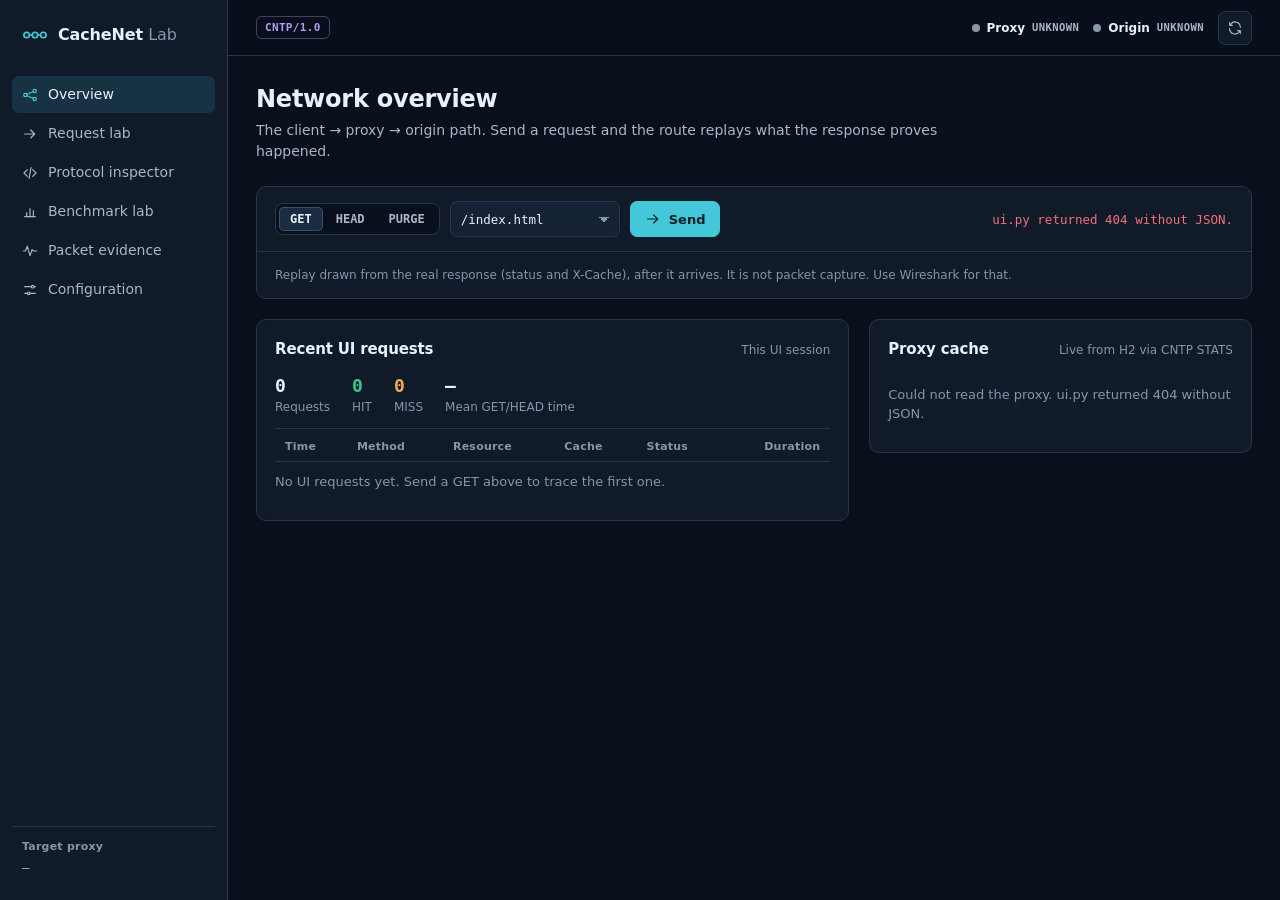
==== static/index.html @ 75eaa5b5 "Rebuild the browser UI as CacheNet Lab ui.py keeps its role as the HTTP-to-CNTP adapter on the clien" ====
<!DOCTYPE html>
<html lang="en">
<head>
<meta charset="utf-8">
<meta name="viewport" content="width=device-width, initial-scale=1">
<title>CacheNet Lab</title>
<link rel="icon" href="/static/favicon.svg" type="image/svg+xml">
<link rel="stylesheet" href="/static/app.css">
</head>
<body>
<svg class="sprite" aria-hidden="true">
  <symbol id="i-overview" viewBox="0 0 24 24"><circle cx="5" cy="12" r="2.5"/><circle cx="19" cy="6" r="2.5"/><circle cx="19" cy="18" r="2.5"/><path d="M7.4 11 16.6 7M7.4 13l9.2 4"/></symbol>
  <symbol id="i-send" viewBox="0 0 24 24"><path d="M4 12h14M13 6l6 6-6 6"/></symbol>
  <symbol id="i-code" viewBox="0 0 24 24"><path d="M8 7l-5 5 5 5M16 7l5 5-5 5M13.5 4l-3 16"/></symbol>
  <symbol id="i-gauge" viewBox="0 0 24 24"><path d="M4 19h16M7 19v-6M12 19V7M17 19v-9"/></symbol>
  <symbol id="i-wave" viewBox="0 0 24 24"><path d="M2 12h3l3-7 4 14 3-9 2 2h5"/></symbol>
  <symbol id="i-sliders" viewBox="0 0 24 24"><path d="M4 7h10M18 7h2M4 17h4M12 17h8"/><circle cx="16" cy="7" r="2"/><circle cx="10" cy="17" r="2"/></symbol>
  <symbol id="i-refresh" viewBox="0 0 24 24"><path d="M20 11a8 8 0 0 0-14.3-4.9L4 8M4 4v4h4M4 13a8 8 0 0 0 14.3 4.9L20 16M20 20v-4h-4"/></symbol>
  <symbol id="i-menu" viewBox="0 0 24 24"><path d="M4 7h16M4 12h16M4 17h16"/></symbol>
  <symbol id="i-copy" viewBox="0 0 24 24"><rect x="8" y="8" width="12" height="12" rx="2"/><path d="M16 8V6a2 2 0 0 0-2-2H6a2 2 0 0 0-2 2v8a2 2 0 0 0 2 2h2"/></symbol>
  <symbol id="i-play" viewBox="0 0 24 24"><path d="M7 5v14l11-7z"/></symbol>
  <symbol id="i-check" viewBox="0 0 24 24"><path d="M5 12.5l4.5 4.5L19 7.5"/></symbol>
  <symbol id="i-x" viewBox="0 0 24 24"><path d="M6 6l12 12M18 6 6 18"/></symbol>
</svg>

<div class="shell">
  <aside class="rail" id="rail">
    <a class="wordmark" href="#overview" aria-label="CacheNet Lab, overview">
      <svg viewBox="0 0 28 28" aria-hidden="true" class="wordmark-mark"><circle cx="5" cy="14" r="3"/><circle cx="14" cy="14" r="3"/><circle cx="23" cy="14" r="3"/><path d="M8 14h3M17 14h3"/></svg>
      <span>CacheNet <em>Lab</em></span>
    </a>
    <nav aria-label="Sections">
      <a href="#overview" data-nav="overview"><svg class="ico"><use href="#i-overview"/></svg>Overview</a>
      <a href="#request" data-nav="request"><svg class="ico"><use href="#i-send"/></svg>Request lab</a>
      <a href="#inspector" data-nav="inspector"><svg class="ico"><use href="#i-code"/></svg>Protocol inspector</a>
      <a href="#bench" data-nav="bench"><svg class="ico"><use href="#i-gauge"/></svg>Benchmark lab</a>
      <a href="#evidence" data-nav="evidence"><svg class="ico"><use href="#i-wave"/></svg>Packet evidence</a>
      <a href="#config" data-nav="config"><svg class="ico"><use href="#i-sliders"/></svg>Configuration</a>
    </nav>
    <div class="rail-foot">
      <span class="label">Target proxy</span>
      <code id="rail-target">—</code>
    </div>
  </aside>

  <div class="workspace">
    <header class="topbar">
      <button class="icon-btn menu-btn" id="menu-btn" aria-label="Open navigation" aria-expanded="false"><svg class="ico"><use href="#i-menu"/></svg></button>
      <div class="chips">
        <span class="chip chip-proto">CNTP/1.0</span>
        <span class="chip" id="setup-chip" hidden></span>
      </div>
      <div class="reach" aria-live="polite">
        <span class="reach-item" id="reach-proxy" data-state="checking"><i></i><b>Proxy</b><span>Checking</span></span>
        <span class="reach-item" id="reach-origin" data-state="checking"><i></i><b>Origin</b><span>Checking</span></span>
        <button class="icon-btn" id="refresh-btn" aria-label="Check reachability now" title="Check reachability now"><svg class="ico"><use href="#i-refresh"/></svg></button>
      </div>
    </header>

    <main id="main">
      <!-- OVERVIEW -->
      <section class="page" data-page="overview" aria-labelledby="h-overview">
        <div class="page-head">
          <h1 id="h-overview">Network overview</h1>
          <p>The client → proxy → origin path. Send a request and the route replays what the response proves happened.</p>
        </div>

        <div class="panel topo-panel">
          <div class="topo-bar">
            <form class="composer" id="quick-form" autocomplete="off">
              <div class="seg" role="radiogroup" aria-label="Method">
                <label><input type="radio" name="qm" value="GET" checked><span>GET</span></label>
                <label><input type="radio" name="qm" value="HEAD"><span>HEAD</span></label>
                <label><input type="radio" name="qm" value="PURGE"><span>PURGE</span></label>
              </div>
              <label class="sr" for="quick-path">Resource</label>
              <select id="quick-path" class="field mono">
                <option>/index.html</option><option>/</option><option>/about.html</option><option>/notes.txt</option>
                <option>/logo.png</option><option>/large.txt</option><option>/missing.html</option><option value="*">* (purge all)</option>
              </select>
              <button class="btn btn-primary" type="submit" id="quick-send"><svg class="ico"><use href="#i-send"/></svg>Send</button>
            </form>
            <p class="last-op" id="last-op" aria-live="polite">No request yet</p>
          </div>
          <div class="topo" id="topology" role="img" aria-label="Topology: client host H3, caching proxy H2 with its cache, origin server H1"></div>
          <p class="topo-note">Replay drawn from the real response (status and X-Cache), after it arrives. It is not packet capture. Use Wireshark for that.</p>
        </div>

        <div class="overview-grid">
          <div class="panel">
            <div class="panel-head">
              <h2>Recent UI requests</h2>
              <span class="muted small">This UI session</span>
            </div>
            <div class="session-stats" id="session-stats"></div>
            <div class="table-wrap">
              <table class="data" id="activity">
                <thead><tr><th>Time</th><th>Method</th><th>Resource</th><th>Cache</th><th>Status</th><th class="num">Duration</th></tr></thead>
                <tbody></tbody>
              </table>
            </div>
            <p class="empty" id="activity-empty">No UI requests yet. Send a GET above to trace the first one.</p>
          </div>

          <div class="panel">
            <div class="panel-head">
              <h2>Proxy cache</h2>
              <span class="muted small" id="stats-src">Live from H2 via CNTP STATS</span>
            </div>
            <div id="stats-body"><p class="empty">Reading proxy counters…</p></div>
          </div>
        </div>
      </section>

      <!-- REQUEST LAB -->
      <section class="page" data-page="request" aria-labelledby="h-request" hidden>
        <div class="page-head">
          <h1 id="h-request">Request lab</h1>
          <p>Compose one CNTP/1.0 request, send it to the proxy, and read exactly what came back.</p>
        </div>
        <div class="lab-grid">
          <form class="panel lab-form" id="lab-form" autocomplete="off" novalidate>
            <fieldset>
              <legend>Method</legend>
              <div class="seg seg-wide" role="radiogroup" aria-label="Method">
                <label><input type="radio" name="lm" value="GET" checked><span>GET</span></label>
                <label><input type="radio" name="lm" value="HEAD"><span>HEAD</span></label>
                <label><input type="radio" name="lm" value="PURGE"><span>PURGE</span></label>
              </div>
            </fieldset>
            <div class="field-group">
              <label for="lab-path">Resource</label>
              <input id="lab-path" class="field mono" value="/index.html" spellcheck="false" aria-describedby="lab-path-err">
              <p class="field-error" id="lab-path-err" role="alert"></p>
              <div class="chips-row" id="path-chips"></div>
            </div>
            <fieldset>
              <legend>Connection</legend>
              <div class="seg seg-wide" role="radiogroup" aria-label="Connection mode">
                <label><input type="radio" name="cm" value="close" checked><span>Close after response</span></label>
                <label><input type="radio" name="cm" value="keep-alive"><span>Keep-alive</span></label>
              </div>
              <p class="hint" id="mode-hint"></p>
            </fieldset>
            <button class="btn btn-primary btn-block" type="submit" id="lab-send"><svg class="ico"><use href="#i-send"/></svg>Send request</button>
            <p class="target-line mono" id="lab-target"></p>
          </form>

          <div class="panel lab-result" id="lab-result">
            <div class="empty-hero" id="lab-empty">
              <p>No response yet.</p>
              <p class="muted">Send a request to see its status line, cache result, timing and body here.</p>
            </div>
            <div id="lab-out" hidden>
              <div class="status-line">
                <span class="status-code" id="r-code"></span>
                <span class="mono" id="r-line"></span>
                <span class="badge" id="r-cache"></span>
              </div>
              <dl class="facts" id="r-facts"></dl>
              <div class="tabs" role="tablist" aria-label="Response views">
                <button role="tab" aria-selected="true" data-tab="body">Body</button>
                <button role="tab" aria-selected="false" data-tab="headers">Headers</button>
              </div>
              <div class="tab-panel" data-panel="body" id="r-body"></div>
              <div class="tab-panel" data-panel="headers" id="r-headers" hidden></div>
            </div>
          </div>
        </div>
      </section>

      <!-- INSPECTOR -->
      <section class="page" data-page="inspector" aria-labelledby="h-inspector" hidden>
        <div class="page-head">
          <h1 id="h-inspector">CNTP/1.0 inspector</h1>
          <p>Text messages over TCP. Headers end at CRLF CRLF; <code>Content-Length</code> frames the optional body. These are the exact bytes this UI sent and received. Ethernet, IP and TCP headers live in Wireshark, not here.</p>
        </div>
        <div class="inspector-pick">
          <label for="insp-select">Message pair</label>
          <select id="insp-select" class="field mono"></select>
          <div class="seg" role="radiogroup" aria-label="View">
            <label><input type="radio" name="iv" value="raw" checked><span>Raw message</span></label>
            <label><input type="radio" name="iv" value="parsed"><span>Parsed fields</span></label>
          </div>
        </div>
        <p class="empty" id="insp-empty">Nothing to inspect yet. Every request sent from Overview or Request lab appears here.</p>
        <div class="insp-grid" id="insp-grid" hidden>
          <div class="panel insp-pane">
            <div class="panel-head"><h2>Request <span class="dir">H3 → H2</span></h2><span class="muted small mono" id="insp-req-bytes"></span></div>
            <div id="insp-req"></div>
          </div>
          <div class="panel insp-pane">
            <div class="panel-head"><h2>Response <span class="dir">H2 → H3</span></h2><span class="muted small mono" id="insp-res-bytes"></span></div>
            <div id="insp-res"></div>
          </div>
        </div>
      </section>

      <!-- BENCHMARKS -->
      <section class="page" data-page="bench" aria-labelledby="h-bench" hidden>
        <div class="page-head">
          <h1 id="h-bench">Benchmark lab</h1>
          <p>Measured results only, read from the CSV files under <code>results/</code>. Two runners with different methods, kept apart.</p>
        </div>

        <div class="panel">
          <div class="panel-head">
            <h2>Formal R6 suite <span class="muted mono small">bench.py</span></h2>
          </div>
          <p class="muted small method">Each test repeated N times. TCP connect, HEAD round trip, small object MISS/HIT, /large.txt throughput MISS/HIT, and a 4-object page fetch with keep-alive vs close, warm vs cold cache. Timers include the TCP handshake wherever a test opens a connection.</p>
          <form class="bench-run" id="formal-form" autocomplete="off">
            <div class="field-group">
              <label for="f-label">Condition label</label>
              <input id="f-label" class="field mono" value="wifi" maxlength="24" spellcheck="false">
            </div>
            <div class="field-group narrow">
              <label for="f-runs">Runs per test</label>
              <input id="f-runs" class="field mono" type="number" min="1" max="50" value="10">
            </div>
            <button class="btn btn-primary" type="submit" id="f-start"><svg class="ico"><use href="#i-play"/></svg>Run benchmark</button>
            <p class="field-error" id="f-err" role="alert"></p>
          </form>
          <pre class="log" id="f-log" hidden aria-live="polite"></pre>
        </div>

        <div class="panel">
          <div class="panel-head">
            <h2>Results</h2>
            <span class="muted small">Pick one or more datasets to compare</span>
          </div>
          <div class="datasets" id="datasets"></div>
          <div class="charts" id="charts"></div>
          <div class="table-wrap"><table class="data" id="bench-table"></table></div>
        </div>

        <div class="panel">
          <div class="panel-head">
            <h2>Quick connection-mode comparison <span class="muted mono small">client.py</span></h2>
          </div>
          <p class="muted small method">One warm-up GET of /index.html, then 10 timed GETs: one connection for all (keep-alive) or a new connection each time (close). All 10 are cache HITs, so this compares connection modes only. Appends to <code>results/performance_results.csv</code>.</p>
          <div class="row-actions">
            <button class="btn" id="q-close">Run with close after response</button>
            <button class="btn" id="q-keep">Run with keep-alive</button>
          </div>
          <div class="quick-grid" id="quick-out"></div>
        </div>
      </section>

      <!-- EVIDENCE -->
      <section class="page" data-page="evidence" aria-labelledby="h-evidence" hidden>
        <div class="page-head">
          <h1 id="h-evidence">Packet evidence</h1>
          <p>Wireshark captures what is on the wire. This page keeps the capture procedure, the filters and your notes next to the requests that produced them. It does not read capture files.</p>
        </div>
        <div class="evidence-grid">
          <div class="panel">
            <div class="panel-head"><h2>Capture checklist</h2><span class="muted small">Saved in this browser</span></div>
            <ul class="checklist" id="checklist"></ul>
          </div>
          <div class="panel">
            <div class="panel-head"><h2>Display filters</h2></div>
            <ul class="filters" id="filters"></ul>
            <h3>Demonstration sequence</h3>
            <ol class="steps" id="scenario"></ol>
          </div>
          <div class="panel span-2">
            <div class="panel-head"><h2>Evidence notes</h2><span class="muted small" id="notes-saved">Saved in this browser</span></div>
            <label class="sr" for="notes">Evidence notes</label>
            <textarea id="notes" class="field mono notes" spellcheck="false" placeholder="Capture file, packet numbers and what they show, e.g.&#10;r5_encapsulation.pcapng  #14 GET /index.html H3→H2 :9090  (annotated for R5)"></textarea>
          </div>
          <div class="panel span-2">
            <div class="panel-head"><h2>Glossary</h2></div>
            <dl class="glossary" id="glossary"></dl>
          </div>
        </div>
      </section>

      <!-- CONFIG -->
      <section class="page" data-page="config" aria-labelledby="h-config" hidden>
        <div class="page-head">
          <h1 id="h-config">Configuration</h1>
          <p>What this UI is pointed at, and how to start every host. Values are read-only here. Change them with the command-line options.</p>
        </div>
        <div class="panel">
          <div class="table-wrap"><table class="data kv" id="cfg-table"></table></div>
          <p class="hint">The proxy's real upstream is set on H2 with <code>--origin-host</code>. This UI's origin setting only drives the reachability check in the top bar.</p>
        </div>
        <div class="panel">
          <div class="panel-head"><h2>Run commands</h2></div>
          <div id="runbook"></div>
        </div>
      </section>
    </main>
  </div>
</div>
<div class="tooltip" id="tooltip" role="status" hidden></div>
<dialog class="confirm" id="confirm-dialog" aria-labelledby="confirm-title">
  <form method="dialog">
    <h2 id="confirm-title">Clear the whole proxy cache?</h2>
    <p>PURGE * removes every cached object on the proxy (H2). The next request for each object becomes a MISS and goes to the origin.</p>
    <div class="row-actions end">
      <button class="btn" value="cancel">Keep cache</button>
      <button class="btn btn-danger" value="ok">Clear cache</button>
    </div>
  </form>
</dialog>
<script src="/static/app.js"></script>
</body>
</html>
---- static/app.css ----
/* CacheNet Lab — Signal console */
:root {
  color-scheme: dark;
  --canvas: #0a101b;
  --surface-1: #101a29;
  --surface-2: #152235;
  --surface-3: #1b2b41;
  --border: #26364b;
  --border-strong: #38506b;
  --text-primary: #e8f0fa;
  --text-secondary: #a8b7ca;
  --text-muted: #8496ad;
  --accent: #43c7d9;
  --accent-ink: #062027;
  --accent-soft: rgba(67, 199, 217, 0.14);
  --blue: #6699f5;
  --hit: #37c98b;
  --hit-soft: rgba(55, 201, 139, 0.14);
  --miss: #f2ab52;
  --miss-soft: rgba(242, 171, 82, 0.14);
  --error: #f07178;
  --error-soft: rgba(240, 113, 120, 0.14);
  --neutral: #8798ad;
  --proto: #b69af7;
  --series-1: #3987e5;
  --series-2: #d95926;
  --series-3: #199e70;
  --series-4: #9085e9;

  --font-ui: "Segoe UI Variable Text", "Segoe UI", system-ui, -apple-system, "Helvetica Neue", sans-serif;
  --font-mono: "Cascadia Mono", "Cascadia Code", Consolas, "SFMono-Regular", Menlo, ui-monospace, monospace;
  --r-panel: 10px;
  --r-ctl: 7px;
  --ease: cubic-bezier(0.16, 1, 0.3, 1);
}

* { box-sizing: border-box; }
html { -webkit-text-size-adjust: 100%; }
body {
  margin: 0;
  background: var(--canvas);
  color: var(--text-primary);
  font: 14px/1.5 var(--font-ui);
  font-variant-numeric: tabular-nums;
}
::selection { background: rgba(67, 199, 217, 0.32); color: #fff; }
* { scrollbar-width: thin; scrollbar-color: var(--border-strong) transparent; }
:focus-visible { outline: 2px solid var(--accent); outline-offset: 2px; }
a { color: var(--accent); text-underline-offset: 3px; }
code, .mono { font-family: var(--font-mono); font-size: 12.5px; }
code { color: var(--text-primary); background: var(--surface-2); padding: 1px 5px; border-radius: 4px; }
h1, h2, h3 { margin: 0; font-weight: 600; letter-spacing: -0.01em; text-wrap: balance; }
h1 { font-size: 24px; line-height: 1.25; }
h2 { font-size: 15px; }
h3 { font-size: 13px; margin: 20px 0 8px; color: var(--text-secondary); }
p { margin: 0; }
.muted { color: var(--text-muted); }
.small { font-size: 12px; }
.sr { position: absolute; width: 1px; height: 1px; overflow: hidden; clip: rect(0 0 0 0); white-space: nowrap; }
.sprite { display: none; }
.ico { width: 16px; height: 16px; fill: none; stroke: currentColor; stroke-width: 1.75; stroke-linecap: round; stroke-linejoin: round; flex: none; }
[hidden] { display: none !important; }

/* ---------- shell ---------- */
.shell { display: grid; grid-template-columns: 228px minmax(0, 1fr); min-height: 100vh; }
.rail {
  position: sticky; top: 0; height: 100vh;
  display: flex; flex-direction: column; gap: 24px;
  background: var(--surface-1); border-right: 1px solid var(--border);
  padding: 18px 12px;
}
.wordmark { display: flex; align-items: center; gap: 10px; padding: 4px 10px; color: var(--text-primary); text-decoration: none; font-weight: 650; font-size: 16px; letter-spacing: -0.01em; }
.wordmark em { font-style: normal; font-weight: 450; color: var(--text-muted); }
.wordmark-mark { width: 26px; height: 26px; fill: var(--surface-3); stroke: var(--accent); stroke-width: 1.75; }
.rail nav { display: flex; flex-direction: column; gap: 2px; }
.rail nav a {
  display: flex; align-items: center; gap: 10px;
  padding: 8px 10px; border-radius: var(--r-ctl);
  color: var(--text-secondary); text-decoration: none; font-weight: 500;
  transition: background-color 140ms var(--ease), color 140ms var(--ease);
}
.rail nav a:hover { background: var(--surface-2); color: var(--text-primary); }
.rail nav a[aria-current="page"] { background: var(--accent-soft); color: var(--text-primary); }
.rail nav a[aria-current="page"] .ico { color: var(--accent); }
.rail-foot { margin-top: auto; padding: 12px 10px 4px; border-top: 1px solid var(--border); display: grid; gap: 4px; }
.rail-foot code { background: none; padding: 0; color: var(--text-secondary); word-break: break-all; }
.label { font-size: 11px; font-weight: 600; color: var(--text-muted); letter-spacing: 0.02em; }

.workspace { min-width: 0; display: flex; flex-direction: column; }
.topbar {
  position: sticky; top: 0; z-index: 5;
  display: flex; align-items: center; gap: 16px; height: 56px; padding: 0 28px;
  background: rgba(10, 16, 27, 0.92); backdrop-filter: blur(8px);
  border-bottom: 1px solid var(--border);
}
.chips { display: flex; gap: 8px; }
.chip { font: 600 11px/1 var(--font-mono); letter-spacing: 0.03em; padding: 5px 8px; border-radius: 6px; border: 1px solid var(--border); color: var(--text-secondary); }
.chip-proto { color: var(--proto); border-color: rgba(182, 154, 247, 0.35); }
.reach { margin-left: auto; display: flex; align-items: center; gap: 14px; }
.reach-item { display: inline-flex; align-items: center; gap: 7px; font-size: 12px; color: var(--text-secondary); }
.reach-item b { font-weight: 600; color: var(--text-primary); }
.reach-item span { font: 600 10.5px/1 var(--font-mono); letter-spacing: 0.04em; text-transform: uppercase; }
.reach-item i { width: 8px; height: 8px; border-radius: 50%; background: var(--neutral); }
.reach-item[data-state="up"] i { background: var(--hit); }
.reach-item[data-state="up"] span { color: var(--hit); }
.reach-item[data-state="down"] i { background: transparent; border: 2px solid var(--error); }
.reach-item[data-state="down"] span { color: var(--error); }
.reach-item[data-state="checking"] i { animation: pulse 1s ease-in-out infinite alternate; }
@keyframes pulse { from { opacity: 0.35; } to { opacity: 1; } }

.icon-btn {
  display: inline-grid; place-items: center; width: 34px; height: 34px;
  border-radius: var(--r-ctl); border: 1px solid var(--border); background: var(--surface-1);
  color: var(--text-secondary); cursor: pointer;
  transition: background-color 140ms var(--ease), color 140ms var(--ease);
}
.icon-btn:hover { background: var(--surface-3); color: var(--text-primary); }
.icon-btn.spin .ico { animation: spin 0.7s linear; }
@keyframes spin { to { transform: rotate(360deg); } }
.menu-btn { display: none; }

main { padding: 28px; max-width: 1500px; width: 100%; }
.page { display: grid; gap: 20px; animation: page-in 200ms var(--ease); }
@keyframes page-in { from { opacity: 0.4; } to { opacity: 1; } }
.page-head { display: grid; gap: 6px; margin-bottom: 4px; }
.page-head p { color: var(--text-secondary); max-width: 78ch; }

/* ---------- panels, controls ---------- */
.panel { background: var(--surface-1); border: 1px solid var(--border); border-radius: var(--r-panel); padding: 18px; min-width: 0; }
.panel-head { display: flex; align-items: baseline; justify-content: space-between; gap: 12px; margin-bottom: 14px; flex-wrap: wrap; }
.panel-head h2 .dir, .panel-head h2 .small { font-weight: 500; margin-left: 6px; }
.dir { font: 500 12px var(--font-mono); color: var(--text-muted); }

.btn {
  display: inline-flex; align-items: center; justify-content: center; gap: 8px;
  height: 36px; padding: 0 14px; border-radius: var(--r-ctl);
  border: 1px solid var(--border-strong); background: var(--surface-2); color: var(--text-primary);
  font: 600 13px var(--font-ui); cursor: pointer; white-space: nowrap;
  transition: background-color 140ms var(--ease), border-color 140ms var(--ease), transform 90ms var(--ease);
}
.btn:hover { background: var(--surface-3); }
.btn:active { transform: translateY(1px); }
.btn:disabled { opacity: 0.55; cursor: progress; }
.btn-primary { background: var(--accent); border-color: var(--accent); color: var(--accent-ink); }
.btn-primary:hover { background: #63d4e3; border-color: #63d4e3; }
.btn-danger { background: var(--error); border-color: var(--error); color: #2a0b0d; }
.btn-danger:hover { background: #f48d93; }
.btn-block { width: 100%; height: 40px; }
.btn.busy .ico { display: none; }
.btn.busy::before { content: ""; width: 14px; height: 14px; border-radius: 50%; border: 2px solid currentColor; border-right-color: transparent; animation: spin 0.7s linear infinite; }

.field {
  height: 36px; padding: 0 10px; border-radius: var(--r-ctl);
  border: 1px solid var(--border); background: var(--surface-2); color: var(--text-primary);
  font: 13px var(--font-ui); min-width: 0;
  transition: border-color 140ms var(--ease);
}
.field.mono { font-family: var(--font-mono); font-size: 12.5px; }
.field:hover { border-color: var(--border-strong); }
.field:focus { outline: none; border-color: var(--accent); box-shadow: 0 0 0 3px var(--accent-soft); }
.field[aria-invalid="true"] { border-color: var(--error); }
select.field { padding-right: 28px; appearance: none; background-image: linear-gradient(45deg, transparent 50%, var(--text-muted) 50%), linear-gradient(135deg, var(--text-muted) 50%, transparent 50%); background-position: calc(100% - 15px) 15px, calc(100% - 10px) 15px; background-size: 5px 5px; background-repeat: no-repeat; }
.field-group { display: grid; gap: 6px; }
.field-group > label, legend { font-size: 12px; font-weight: 600; color: var(--text-secondary); padding: 0; }
.field-error { color: var(--error); font-size: 12px; min-height: 0; }
.field-error:empty { display: none; }
.hint { font-size: 12px; color: var(--text-muted); margin-top: 8px; }
fieldset { border: 0; margin: 0; padding: 0; display: grid; gap: 6px; min-width: 0; }

.seg { display: inline-flex; padding: 3px; gap: 2px; border-radius: 8px; background: var(--canvas); border: 1px solid var(--border); }
.seg label { position: relative; }
.seg input { position: absolute; opacity: 0; inset: 0; margin: 0; cursor: pointer; }
.seg span { display: block; padding: 5px 11px; border-radius: 5px; font: 600 12px var(--font-mono); color: var(--text-secondary); white-space: nowrap; transition: background-color 140ms var(--ease), color 140ms var(--ease); }
.seg input:hover + span { color: var(--text-primary); }
.seg input:checked + span { background: var(--surface-3); color: var(--text-primary); box-shadow: inset 0 0 0 1px var(--border-strong); }
.seg input:focus-visible + span { outline: 2px solid var(--accent); outline-offset: 1px; }
.seg-wide { display: flex; }
.seg-wide label { flex: 1; }
.seg-wide span { text-align: center; font-family: var(--font-ui); }

.badge { display: inline-flex; align-items: center; gap: 5px; font: 700 11px/1 var(--font-mono); letter-spacing: 0.04em; padding: 4px 7px; border-radius: 5px; border: 1px solid var(--border); color: var(--text-secondary); }
.badge::before { content: ""; width: 6px; height: 6px; border-radius: 2px; background: currentColor; }
.badge.hit { color: var(--hit); background: var(--hit-soft); border-color: rgba(55, 201, 139, 0.35); }
.badge.miss { color: var(--miss); background: var(--miss-soft); border-color: rgba(242, 171, 82, 0.35); }
.badge.err { color: var(--error); background: var(--error-soft); border-color: rgba(240, 113, 120, 0.35); }
.badge.none::before { display: none; }
.badge.miss::before { border-radius: 50%; }
.badge.err::before { transform: rotate(45deg); }

.chips-row { display: flex; flex-wrap: wrap; gap: 6px; }
.chip-btn { font: 500 12px var(--font-mono); padding: 4px 8px; border-radius: 6px; border: 1px solid var(--border); background: transparent; color: var(--text-secondary); cursor: pointer; transition: border-color 140ms var(--ease), color 140ms var(--ease); }
.chip-btn:hover { border-color: var(--border-strong); color: var(--text-primary); }
.chip-btn[aria-pressed="true"] { border-color: var(--accent); color: var(--accent); }

.empty { color: var(--text-muted); font-size: 13px; padding: 10px 0; }
.empty-hero { display: grid; gap: 4px; place-content: center; text-align: center; min-height: 260px; color: var(--text-secondary); }

/* ---------- tables ---------- */
.table-wrap { overflow-x: auto; }
table.data { width: 100%; border-collapse: collapse; font-size: 13px; }
table.data th { text-align: left; font-size: 11px; font-weight: 600; color: var(--text-muted); letter-spacing: 0.02em; padding: 6px 10px; border-bottom: 1px solid var(--border); white-space: nowrap; }
table.data td { padding: 7px 10px; border-bottom: 1px solid rgba(38, 54, 75, 0.6); white-space: nowrap; }
table.data tr:last-child td { border-bottom: 0; }
table.data .num { text-align: right; font-family: var(--font-mono); font-size: 12.5px; }
table.data td.mono { font-size: 12.5px; }
table.data th.num { font: 600 11px var(--font-ui); }
table.data tbody tr.clickable { cursor: pointer; transition: background-color 120ms var(--ease); }
table.data tbody tr.clickable:hover { background: var(--surface-2); }
table.data tbody tr.clickable:focus-visible { outline-offset: -2px; }
table.kv td:first-child { color: var(--text-secondary); width: 220px; }
.status-ok { color: var(--text-primary); }
.status-err { color: var(--error); }

/* ---------- overview ---------- */
.topo-panel { padding: 0; overflow: hidden; }
.topo-bar { display: flex; align-items: center; justify-content: space-between; gap: 16px; flex-wrap: wrap; padding: 14px 18px; border-bottom: 1px solid var(--border); }
.composer { display: flex; align-items: center; gap: 10px; flex-wrap: wrap; }
.composer select { width: 170px; }
.last-op { font: 12.5px var(--font-mono); color: var(--text-secondary); }
.last-op .op-ok { color: var(--text-primary); }
.topo { padding: 10px 18px 0; }
.topo svg { display: block; width: 100%; height: auto; overflow: visible; }
.topo-note { padding: 4px 18px 14px; font-size: 12px; color: var(--text-muted); }

/* topology drawing */
.t-host { fill: var(--surface-2); stroke: var(--border-strong); stroke-width: 1; transition: stroke 200ms var(--ease), opacity 250ms var(--ease); }
.t-node[data-state="active"] .t-host { stroke: var(--accent); }
.t-node[data-state="hit"] .t-host { stroke: var(--hit); }
.t-node[data-state="miss"] .t-host { stroke: var(--miss); }
.t-node[data-state="error"] .t-host { stroke: var(--error); }
.t-node[data-state="dim"] { opacity: 0.38; }
.t-node { transition: opacity 250ms var(--ease); }
.t-inner { fill: var(--canvas); stroke: var(--border); stroke-width: 1; }
.t-title { fill: var(--text-primary); font: 600 14px var(--font-ui); }
.t-tag { fill: var(--text-muted); font: 600 11px var(--font-mono); letter-spacing: 0.05em; }
.t-addr { fill: var(--text-secondary); font: 12px var(--font-mono); }
.t-small { fill: var(--text-muted); font: 11px var(--font-ui); }
.t-small-mono { fill: var(--text-secondary); font: 11px var(--font-mono); }
.t-state { font: 700 10.5px var(--font-mono); letter-spacing: 0.06em; fill: var(--text-muted); }
.t-state.hit { fill: var(--hit); } .t-state.miss { fill: var(--miss); } .t-state.error { fill: var(--error); } .t-state.active { fill: var(--accent); }
.t-link { stroke: var(--border-strong); stroke-width: 2; fill: none; transition: stroke 200ms var(--ease), opacity 250ms var(--ease); }
.t-link.lit { stroke: var(--accent); }
.t-link.fail { stroke: var(--error); stroke-dasharray: 5 5; }
.t-link.dim { opacity: 0.3; }
.t-link-label { fill: var(--text-secondary); font: 11px var(--font-mono); }
.t-link-proto { fill: var(--proto); font: 600 10.5px var(--font-mono); letter-spacing: 0.04em; }
.t-local { stroke: var(--border); stroke-width: 1.5; stroke-dasharray: 3 4; fill: none; }
.t-cyl { fill: var(--surface-3); stroke: var(--text-muted); stroke-width: 1.25; transition: fill 200ms var(--ease), stroke 200ms var(--ease); }
.t-cache[data-state="hit"] .t-cyl { stroke: var(--hit); fill: rgba(55, 201, 139, 0.18); }
.t-cache[data-state="miss"] .t-cyl { stroke: var(--miss); fill: rgba(242, 171, 82, 0.16); }
.t-cache[data-state="purge"] .t-cyl { stroke: var(--accent); fill: var(--accent-soft); }
.t-packet { fill: var(--accent); }
.t-packet.back { fill: var(--text-primary); }
.t-x { stroke: var(--error); stroke-width: 2.5; stroke-linecap: round; }
.t-prompt { fill: var(--text-muted); font: 12px var(--font-ui); }

.overview-grid { display: grid; grid-template-columns: minmax(0, 1.55fr) minmax(300px, 1fr); gap: 20px; align-items: start; }
.session-stats { display: flex; gap: 22px; flex-wrap: wrap; padding-bottom: 12px; margin-bottom: 4px; border-bottom: 1px solid var(--border); }
.stat { display: grid; gap: 2px; }
.stat b { font: 600 18px var(--font-mono); }
.stat span { font-size: 12px; color: var(--text-muted); }
.stat .hitc { color: var(--hit); } .stat .missc { color: var(--miss); }

.cache-counters { display: grid; grid-template-columns: repeat(2, minmax(0, 1fr)); gap: 12px 18px; padding-bottom: 14px; border-bottom: 1px solid var(--border); }
.ratio { grid-column: 1 / -1; display: grid; gap: 6px; }
.ratio-bar { display: flex; height: 8px; border-radius: 4px; overflow: hidden; background: var(--surface-3); gap: 2px; }
.ratio-bar i { display: block; height: 100%; }
.ratio-bar .h { background: var(--hit); } .ratio-bar .m { background: var(--miss); }
.ratio-legend { display: flex; justify-content: space-between; font-size: 12px; color: var(--text-muted); }
.entries { list-style: none; margin: 12px 0 0; padding: 0; display: grid; gap: 2px; }
.entries li { display: grid; grid-template-columns: minmax(0, 1fr) auto auto; gap: 14px; align-items: center; padding: 6px 0; font: 12.5px var(--font-mono); border-bottom: 1px solid rgba(38, 54, 75, 0.6); }
.entries li:last-child { border-bottom: 0; }
.entries .ttl { color: var(--hit); }
.entries .ttl.low { color: var(--miss); }
.entries .size { color: var(--text-muted); }
.entries-head { display: flex; justify-content: space-between; margin-top: 14px; font-size: 11px; font-weight: 600; color: var(--text-muted); }

/* ---------- request lab ---------- */
.lab-grid { display: grid; grid-template-columns: 340px minmax(0, 1fr); gap: 20px; align-items: start; }
.lab-form { display: grid; gap: 18px; position: sticky; top: 76px; }
.target-line { color: var(--text-muted); font-size: 12px; text-align: center; }
.status-line { display: flex; align-items: center; gap: 12px; flex-wrap: wrap; padding-bottom: 14px; border-bottom: 1px solid var(--border); }
.status-code { font: 700 26px/1 var(--font-mono); }
.status-code.ok { color: var(--hit); } .status-code.warn { color: var(--miss); } .status-code.bad { color: var(--error); }
.facts { display: grid; grid-template-columns: repeat(auto-fill, minmax(150px, 1fr)); gap: 14px 20px; margin: 16px 0 18px; }
.facts div { display: grid; gap: 2px; min-width: 0; }
.facts dt { font-size: 11px; font-weight: 600; color: var(--text-muted); }
.facts dd { margin: 0; font: 13px var(--font-mono); overflow-wrap: anywhere; }
.facts dd small { color: var(--text-muted); font-size: 11px; }
.tabs { display: flex; gap: 2px; border-bottom: 1px solid var(--border); margin-bottom: 14px; }
.tabs button { background: none; border: 0; border-bottom: 2px solid transparent; margin-bottom: -1px; padding: 8px 12px; color: var(--text-secondary); font: 600 13px var(--font-ui); cursor: pointer; }
.tabs button:hover { color: var(--text-primary); }
.tabs button[aria-selected="true"] { color: var(--text-primary); border-bottom-color: var(--accent); }
.viewer { margin: 0; max-height: 420px; overflow: auto; padding: 12px 14px; border-radius: 8px; background: var(--canvas); border: 1px solid var(--border); font: 12.5px/1.55 var(--font-mono); white-space: pre-wrap; overflow-wrap: anywhere; color: var(--text-primary); }
.viewer.nowrap { white-space: pre; }
.body-tools { display: flex; align-items: center; justify-content: space-between; gap: 10px; margin-bottom: 10px; flex-wrap: wrap; }
.preview-frame { width: 100%; height: 220px; border: 1px solid var(--border); border-radius: 8px; background: #fff; }
.img-preview { display: grid; place-items: center; padding: 24px; border-radius: 8px; border: 1px solid var(--border); background-color: var(--canvas); background-image: linear-gradient(45deg, var(--surface-1) 25%, transparent 25%, transparent 75%, var(--surface-1) 75%), linear-gradient(45deg, var(--surface-1) 25%, transparent 25%, transparent 75%, var(--surface-1) 75%); background-size: 16px 16px; background-position: 0 0, 8px 8px; }
.img-preview img { max-width: 100%; max-height: 260px; image-rendering: pixelated; min-width: 64px; }

/* ---------- inspector ---------- */
.inspector-pick { display: flex; align-items: center; gap: 12px; flex-wrap: wrap; }
.inspector-pick > label { font-size: 12px; font-weight: 600; color: var(--text-secondary); }
.inspector-pick select { min-width: 280px; }
.insp-grid { display: grid; grid-template-columns: repeat(2, minmax(0, 1fr)); gap: 20px; align-items: start; }
.wire { margin: 0; padding: 12px 0; border-radius: 8px; background: var(--canvas); border: 1px solid var(--border); font: 12.5px/1.75 var(--font-mono); overflow-x: auto; }
.wire .ln { display: flex; padding: 0 14px; white-space: pre; }
.wire .ln:hover { background: var(--surface-1); }
.wire .no { width: 26px; flex: none; color: var(--text-muted); opacity: 0.6; user-select: none; }
.wire .start { color: var(--proto); }
.wire .hn { color: var(--blue); }
.wire .hv { color: var(--text-primary); }
.wire .crlf { margin-left: 6px; font-size: 10px; padding: 0 4px; border-radius: 3px; color: var(--text-muted); border: 1px solid var(--border); align-self: center; line-height: 1.5; user-select: none; }
.wire .sep .crlf { color: var(--accent); border-color: rgba(67, 199, 217, 0.4); }
.wire .bodyln { color: var(--text-secondary); white-space: pre-wrap; overflow-wrap: anywhere; }
.wire .bodynote { color: var(--text-muted); font-style: italic; }
.wire .xc-hit { color: var(--hit); } .wire .xc-miss { color: var(--miss); }
.fieldtable td:first-child { color: var(--text-muted); width: 40%; }
.framing { margin-top: 14px; display: grid; gap: 6px; padding: 12px 14px; border-radius: 8px; border: 1px solid var(--border); background: var(--canvas); font: 12.5px var(--font-mono); }
.framing .row { display: flex; justify-content: space-between; gap: 12px; }
.framing .row span:first-child { color: var(--text-muted); font-family: var(--font-ui); font-size: 12px; }
.okline { color: var(--hit); } .badline { color: var(--error); }

/* ---------- benchmarks ---------- */
.method { max-width: 90ch; margin-bottom: 14px; line-height: 1.55; }
.bench-run { display: flex; align-items: end; gap: 12px; flex-wrap: wrap; }
.bench-run .field-group { width: 200px; }
.bench-run .field-group.narrow { width: 120px; }
.bench-run .field-error { flex-basis: 100%; }
.log { margin: 14px 0 0; max-height: 260px; overflow: auto; padding: 12px 14px; border-radius: 8px; background: var(--canvas); border: 1px solid var(--border); font: 12px/1.6 var(--font-mono); color: var(--text-secondary); white-space: pre; }
.datasets { display: flex; flex-wrap: wrap; gap: 8px; margin-bottom: 18px; }
.ds { display: inline-flex; align-items: center; gap: 8px; padding: 6px 10px; border-radius: 7px; border: 1px solid var(--border); background: var(--surface-2); cursor: pointer; font-size: 12.5px; transition: border-color 140ms var(--ease); }
.ds:hover { border-color: var(--border-strong); }
.ds input { accent-color: var(--accent); margin: 0; }
.ds .sw { width: 10px; height: 10px; border-radius: 3px; }
.ds time { font: 12px var(--font-mono); color: var(--text-muted); }
.charts { display: grid; grid-template-columns: repeat(auto-fit, minmax(420px, 1fr)); gap: 18px; margin-bottom: 18px; }
.chart { border: 1px solid var(--border); border-radius: 8px; padding: 14px 14px 8px; background: var(--canvas); min-width: 0; }
.chart h3 { margin: 0 0 2px; color: var(--text-primary); font-size: 13px; }
.chart .sub { font-size: 12px; color: var(--text-muted); margin-bottom: 8px; }
.chart svg { display: block; width: 100%; height: auto; overflow: visible; }
.c-grid { stroke: var(--border); stroke-width: 1; }
.c-axis { fill: var(--text-muted); font: 10.5px var(--font-mono); }
.c-cat { fill: var(--text-secondary); font: 11px var(--font-ui); }
.c-err { stroke: var(--text-primary); stroke-width: 1.25; }
.c-dot { fill: var(--canvas); stroke: var(--text-primary); stroke-width: 1.25; }
.c-val { fill: var(--text-secondary); font: 10.5px var(--font-mono); }
.c-bar { transition: opacity 120ms var(--ease); }
.c-hit { fill: transparent; cursor: pointer; }
.chart-legend { display: flex; gap: 14px; flex-wrap: wrap; font-size: 12px; color: var(--text-secondary); margin-top: 6px; }
.chart-legend span { display: inline-flex; align-items: center; gap: 6px; }
.chart-legend i { width: 10px; height: 10px; border-radius: 3px; }
.chart-caption { font-size: 12px; color: var(--text-muted); margin-bottom: 14px; }
.row-actions { display: flex; gap: 10px; flex-wrap: wrap; }
.row-actions.end { justify-content: flex-end; }
.quick-grid { display: grid; grid-template-columns: repeat(2, minmax(0, 1fr)); gap: 18px; margin-top: 16px; }
.quick-card h3 { margin: 0 0 6px; color: var(--text-primary); }
.quick-card .meta { font-size: 12px; color: var(--text-muted); margin-bottom: 8px; }

.tooltip { position: fixed; z-index: 20; pointer-events: none; padding: 8px 10px; border-radius: 7px; background: var(--surface-3); border: 1px solid var(--border-strong); box-shadow: 0 8px 24px rgba(0, 0, 0, 0.4); font: 12px/1.5 var(--font-ui); color: var(--text-primary); max-width: 260px; }
.tooltip b { font-family: var(--font-mono); }
.tooltip .t-sub { color: var(--text-muted); font-size: 11px; }

/* ---------- evidence ---------- */
.evidence-grid { display: grid; grid-template-columns: repeat(2, minmax(0, 1fr)); gap: 20px; align-items: start; }
.span-2 { grid-column: 1 / -1; }
.checklist, .filters { list-style: none; margin: 0; padding: 0; display: grid; gap: 2px; }
.checklist label { display: flex; gap: 10px; align-items: flex-start; padding: 7px 4px; border-radius: 6px; cursor: pointer; font-size: 13px; color: var(--text-secondary); }
.checklist label:hover { background: var(--surface-2); }
.checklist input { margin-top: 3px; accent-color: var(--hit); }
.checklist input:checked + span { color: var(--text-muted); text-decoration: line-through; text-decoration-color: var(--border-strong); }
.filters li { display: flex; align-items: center; justify-content: space-between; gap: 10px; padding: 6px 8px 6px 12px; border-radius: 7px; background: var(--canvas); border: 1px solid var(--border); margin-bottom: 6px; }
.filters li div { display: grid; gap: 1px; min-width: 0; }
.filters code { background: none; padding: 0; color: var(--accent); overflow-wrap: anywhere; }
.filters .what { font-size: 12px; color: var(--text-muted); }
.steps { margin: 0; padding-left: 20px; display: grid; gap: 8px; font-size: 13px; color: var(--text-secondary); }
.steps li::marker { color: var(--text-muted); font-family: var(--font-mono); font-size: 12px; }
.notes { width: 100%; height: 160px; padding: 10px 12px; resize: vertical; line-height: 1.6; }
.glossary { display: grid; grid-template-columns: repeat(auto-fill, minmax(280px, 1fr)); gap: 14px 24px; margin: 0; }
.glossary div { display: grid; gap: 3px; }
.glossary dt { font-weight: 600; font-size: 13px; }
.glossary dd { margin: 0; font-size: 12.5px; color: var(--text-secondary); line-height: 1.5; }

/* ---------- config ---------- */
.cmd { display: grid; gap: 6px; margin-bottom: 14px; }
.cmd-head { display: flex; align-items: baseline; gap: 10px; }
.cmd-head b { font-size: 13px; }
.cmd-row { display: flex; align-items: center; gap: 8px; padding: 6px 6px 6px 12px; border-radius: 7px; background: var(--canvas); border: 1px solid var(--border); }
.cmd-row code { flex: 1; background: none; padding: 0; overflow-x: auto; white-space: nowrap; }
.copy-btn { width: 30px; height: 30px; }
.copy-btn.done { color: var(--hit); border-color: var(--hit); }

/* ---------- dialog ---------- */
.confirm { border: 1px solid var(--border-strong); border-radius: 12px; background: var(--surface-1); color: var(--text-primary); padding: 22px; max-width: 420px; box-shadow: 0 20px 60px rgba(0, 0, 0, 0.5); }
.confirm::backdrop { background: rgba(5, 8, 14, 0.7); }
.confirm h2 { font-size: 16px; margin-bottom: 8px; }
.confirm p { color: var(--text-secondary); font-size: 13px; margin-bottom: 18px; }

/* ---------- responsive ---------- */
@media (max-width: 1199px) {
  .shell { grid-template-columns: minmax(0, 1fr); }
  .rail { position: fixed; z-index: 30; left: 0; width: 248px; transform: translateX(-100%); transition: transform 200ms var(--ease); box-shadow: 12px 0 40px rgba(0, 0, 0, 0.45); }
  .rail.open { transform: none; }
  .menu-btn { display: inline-grid; }
  .overview-grid { grid-template-columns: minmax(0, 1fr); }
  .lab-grid { grid-template-columns: minmax(0, 1fr); }
  .lab-form { position: static; }
}
@media (max-width: 860px) {
  .insp-grid, .evidence-grid, .quick-grid { grid-template-columns: minmax(0, 1fr); }
  .charts { grid-template-columns: minmax(0, 1fr); }
}
@media (max-width: 767px) {
  main { padding: 18px 16px; }
  .topbar { padding: 0 16px; gap: 10px; }
  .chips #setup-chip { display: none; }
  .reach { gap: 10px; }
  .reach-item span { display: none; }
  .composer { width: 100%; display: grid; grid-template-columns: minmax(0, 1fr) auto; }
  .composer .seg { grid-column: 1 / -1; display: flex; }
  .composer .seg label { flex: 1; text-align: center; }
  .composer select { width: 100%; }
  .topo-bar { padding: 12px 14px; }
  .topo { padding: 6px 10px 0; }
  .bench-run .field-group { width: 100%; }
  .bench-run .field-group.narrow { width: 100%; }
  .inspector-pick select { min-width: 0; width: 100%; }
  table.kv td:first-child { width: auto; }
}
@media (prefers-reduced-motion: reduce) {
  *, *::before, *::after { animation-duration: 1ms !important; animation-iteration-count: 1 !important; transition-duration: 1ms !important; }
}
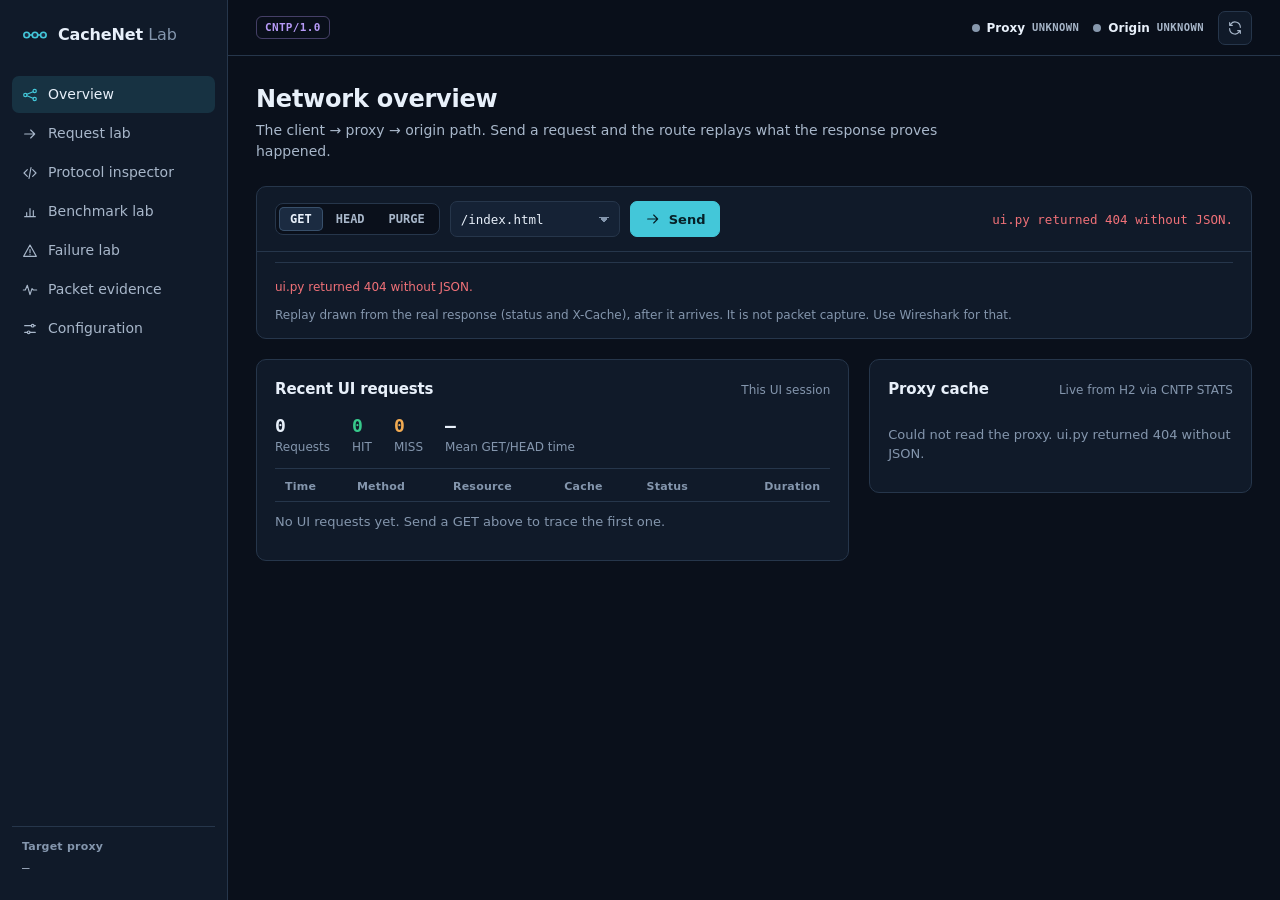
==== commit 4659b7d1: "UI: connection setup, three-host check and Failure lab - Configuration page: enter the H2/H1 address" ====
--- a/static/index.html
+++ b/static/index.html
@@ -21,6 +21,8 @@
   <symbol id="i-play" viewBox="0 0 24 24"><path d="M7 5v14l11-7z"/></symbol>
   <symbol id="i-check" viewBox="0 0 24 24"><path d="M5 12.5l4.5 4.5L19 7.5"/></symbol>
   <symbol id="i-x" viewBox="0 0 24 24"><path d="M6 6l12 12M18 6 6 18"/></symbol>
+  <symbol id="i-fault" viewBox="0 0 24 24"><path d="M12 3 2.5 20h19z"/><path d="M12 10v4.5M12 17.2v.3"/></symbol>
+  <symbol id="i-hosts" viewBox="0 0 24 24"><rect x="3" y="4" width="18" height="6" rx="1.5"/><rect x="3" y="14" width="18" height="6" rx="1.5"/><path d="M7 7h.01M7 17h.01"/></symbol>
 </svg>
 
 <div class="shell">
@@ -34,6 +36,7 @@
       <a href="#request" data-nav="request"><svg class="ico"><use href="#i-send"/></svg>Request lab</a>
       <a href="#inspector" data-nav="inspector"><svg class="ico"><use href="#i-code"/></svg>Protocol inspector</a>
       <a href="#bench" data-nav="bench"><svg class="ico"><use href="#i-gauge"/></svg>Benchmark lab</a>
+      <a href="#faults" data-nav="faults"><svg class="ico"><use href="#i-fault"/></svg>Failure lab</a>
       <a href="#evidence" data-nav="evidence"><svg class="ico"><use href="#i-wave"/></svg>Packet evidence</a>
       <a href="#config" data-nav="config"><svg class="ico"><use href="#i-sliders"/></svg>Configuration</a>
     </nav>
@@ -57,6 +60,7 @@
       </div>
     </header>
 
+    <div class="banner" id="banner" role="status" hidden></div>
     <main id="main">
       <!-- OVERVIEW -->
       <section class="page" data-page="overview" aria-labelledby="h-overview">
@@ -83,6 +87,7 @@
             <p class="last-op" id="last-op" aria-live="polite">No request yet</p>
           </div>
           <div class="topo" id="topology" role="img" aria-label="Topology: client host H3, caching proxy H2 with its cache, origin server H1"></div>
+          <div class="hc-strip" id="hc-strip" aria-live="polite"></div>
           <p class="topo-note">Replay drawn from the real response (status and X-Cache), after it arrives. It is not packet capture. Use Wireshark for that.</p>
         </div>
 
@@ -246,6 +251,37 @@
         </div>
       </section>
 
+      <!-- FAILURE LAB -->
+      <section class="page" data-page="faults" aria-labelledby="h-faults" hidden>
+        <div class="page-head">
+          <h1 id="h-faults">Failure lab</h1>
+          <p>R7: abnormal conditions and what the system does about them. Client-side faults run from here. For a host going down, act on that laptop, then use the probes below to record what the client sees.</p>
+        </div>
+
+        <div class="panel">
+          <div class="panel-head"><h2>Client-side faults <span class="dir">run from this host</span></h2></div>
+          <div class="fault-list" id="fault-client"></div>
+        </div>
+
+        <div class="panel">
+          <div class="panel-head"><h2>Host faults <span class="dir">act on H1 or H2, observe here</span></h2></div>
+          <div class="scenarios" id="fault-hosts"></div>
+          <div class="fault-list" id="fault-probes"></div>
+        </div>
+
+        <div class="panel">
+          <div class="panel-head">
+            <h2>Evidence log</h2>
+            <div class="row-actions">
+              <span class="muted small">This UI session</span>
+              <button class="btn" id="fault-copy" type="button"><svg class="ico"><use href="#i-copy"/></svg>Copy log</button>
+            </div>
+          </div>
+          <p class="empty" id="fault-empty">Each test you run is recorded here with the exact bytes, timing and result, ready to paste into the report next to your Wireshark capture.</p>
+          <div id="fault-log"></div>
+        </div>
+      </section>
+
       <!-- EVIDENCE -->
       <section class="page" data-page="evidence" aria-labelledby="h-evidence" hidden>
         <div class="page-head">
@@ -279,11 +315,31 @@
       <section class="page" data-page="config" aria-labelledby="h-config" hidden>
         <div class="page-head">
           <h1 id="h-config">Configuration</h1>
-          <p>What this UI is pointed at, and how to start every host. Values are read-only here. Change them with the command-line options.</p>
+          <p>Point this UI at your proxy and origin, then confirm the three roles really run on three hosts.</p>
+        </div>
+        <div class="config-grid">
+          <form class="panel setup-form" id="setup-form" autocomplete="off" novalidate>
+            <div class="panel-head"><h2>Connection setup</h2><span class="muted small" id="cfg-source"></span></div>
+            <div class="setup-fields">
+              <div class="field-group host"><label for="s-proxy-host">Proxy host (H2)</label><input id="s-proxy-host" class="field mono" inputmode="decimal" spellcheck="false" placeholder="192.168.1.20"></div>
+              <div class="field-group port"><label for="s-proxy-port">Port</label><input id="s-proxy-port" class="field mono" type="number" min="1" max="65535" value="9090"></div>
+              <div class="field-group host"><label for="s-origin-host">Origin host (H1)</label><input id="s-origin-host" class="field mono" inputmode="decimal" spellcheck="false" placeholder="192.168.1.10"></div>
+              <div class="field-group port"><label for="s-origin-port">Port</label><input id="s-origin-port" class="field mono" type="number" min="1" max="65535" value="8080"></div>
+            </div>
+            <p class="field-error" id="s-err" role="alert"></p>
+            <div class="row-actions">
+              <button class="btn btn-primary" type="submit" id="s-apply"><svg class="ico"><use href="#i-hosts"/></svg>Connect &amp; check hosts</button>
+              <button class="btn" type="button" id="s-local">Use this machine (local lab)</button>
+            </div>
+            <p class="hint">Requests, benchmarks and failure tests all use these addresses straight away. The proxy's own upstream is set on H2 (<code>--origin-host</code>); the host check confirms it matches. Last used values are remembered in this browser.</p>
+          </form>
+          <div class="panel">
+            <div class="panel-head"><h2>Host check</h2><span class="muted small" id="hc-time"></span></div>
+            <div id="hc-detail"><p class="empty">Connect to run the check.</p></div>
+          </div>
         </div>
         <div class="panel">
           <div class="table-wrap"><table class="data kv" id="cfg-table"></table></div>
-          <p class="hint">The proxy's real upstream is set on H2 with <code>--origin-host</code>. This UI's origin setting only drives the reachability check in the top bar.</p>
         </div>
         <div class="panel">
           <div class="panel-head"><h2>Run commands</h2></div>
--- a/static/app.css
+++ b/static/app.css
@@ -390,6 +390,61 @@
 .copy-btn { width: 30px; height: 30px; }
 .copy-btn.done { color: var(--hit); border-color: var(--hit); }
 
+/* ---------- setup banner and host check ---------- */
+.banner { display: flex; align-items: center; gap: 12px; flex-wrap: wrap; margin: 16px 28px 0; padding: 10px 14px; border-radius: 9px; border: 1px solid; font-size: 13px; max-width: 1444px; }
+.banner > span { flex: 1; min-width: 220px; color: var(--text-secondary); }
+.banner b { color: var(--text-primary); }
+.banner.warn { border-color: rgba(242, 171, 82, 0.4); background: var(--miss-soft); }
+.banner.warn > .ico { color: var(--miss); }
+.banner.bad { border-color: rgba(240, 113, 120, 0.45); background: var(--error-soft); }
+.banner.bad > .ico { color: var(--error); }
+.banner .btn { height: 32px; text-decoration: none; }
+.hc-strip { display: flex; align-items: center; gap: 16px; flex-wrap: wrap; margin: 0 18px; padding: 10px 0 2px; border-top: 1px solid var(--border); min-height: 40px; }
+.hc-verdict { display: inline-flex; align-items: center; gap: 7px; font-weight: 600; font-size: 13px; }
+.hc-verdict.ok { color: var(--hit); } .hc-verdict.warn { color: var(--miss); } .hc-verdict.bad { color: var(--error); }
+.hc-hosts { display: inline-flex; gap: 6px; align-items: baseline; color: var(--text-secondary); flex-wrap: wrap; }
+.hc-hosts b { font: 600 10.5px var(--font-mono); color: var(--text-muted); margin-left: 8px; }
+.hc-hosts b:first-child { margin-left: 0; }
+.hc-strip a { margin-left: auto; }
+.ico.ok { color: var(--hit); } .ico.bad { color: var(--error); } .ico.warn { color: var(--miss); }
+.checks { list-style: none; margin: 0; padding: 0; display: grid; gap: 2px; }
+.checks li { display: flex; gap: 10px; align-items: flex-start; padding: 8px 0; border-bottom: 1px solid rgba(38, 54, 75, 0.6); }
+.checks li:last-child { border-bottom: 0; }
+.checks li .ico { margin-top: 2px; }
+.checks li div { display: grid; gap: 2px; min-width: 0; }
+.checks li b { font-weight: 600; font-size: 13px; }
+.checks li span { color: var(--text-muted); overflow-wrap: anywhere; }
+.config-grid { display: grid; grid-template-columns: minmax(0, 1fr) minmax(0, 1fr); gap: 20px; align-items: start; }
+.setup-form { display: grid; gap: 14px; }
+.setup-form .panel-head { margin-bottom: 0; }
+.setup-fields { display: grid; grid-template-columns: minmax(0, 1fr) 96px; gap: 12px; }
+
+/* ---------- failure lab ---------- */
+.fault-list { display: grid; gap: 0; }
+.fault { display: grid; grid-template-columns: minmax(0, 1fr) auto; gap: 8px 18px; padding: 14px 0; border-bottom: 1px solid var(--border); }
+.fault:first-child { padding-top: 2px; }
+.fault:last-child { border-bottom: 0; }
+.fault h3 { margin: 0 0 2px; color: var(--text-primary); font-size: 14px; }
+.fault-main { display: grid; gap: 3px; }
+.fault-act { display: flex; gap: 8px; align-items: center; align-self: center; }
+.fault-act select { width: 140px; }
+.fault-result { grid-column: 1 / -1; display: grid; gap: 8px; padding: 10px 12px; border-radius: 8px; background: var(--canvas); border: 1px solid var(--border); }
+.fr-head { display: flex; align-items: center; gap: 12px; flex-wrap: wrap; }
+.fault-result details summary { cursor: pointer; color: var(--text-secondary); }
+.fault-result .viewer { margin-top: 8px; max-height: 240px; }
+.scenarios { display: grid; grid-template-columns: repeat(3, minmax(0, 1fr)); gap: 16px; margin-bottom: 16px; padding-bottom: 16px; border-bottom: 1px solid var(--border); }
+.scenario { padding: 12px 14px; border-radius: 8px; border: 1px solid var(--border); background: var(--canvas); }
+.scenario h3 { margin: 0 0 8px; color: var(--text-primary); }
+.scenario .steps { font-size: 12.5px; gap: 6px; }
+#fault-copy.done { color: var(--hit); border-color: var(--hit); }
+@media (max-width: 1199px) { .config-grid, .scenarios { grid-template-columns: minmax(0, 1fr); } }
+@media (max-width: 767px) {
+  .banner { margin: 12px 16px 0; }
+  .fault { grid-template-columns: minmax(0, 1fr); }
+  .fault-act { align-self: start; }
+  .setup-fields { grid-template-columns: minmax(0, 1fr) 84px; }
+}
+
 /* ---------- dialog ---------- */
 .confirm { border: 1px solid var(--border-strong); border-radius: 12px; background: var(--surface-1); color: var(--text-primary); padding: 22px; max-width: 420px; box-shadow: 0 20px 60px rgba(0, 0, 0, 0.5); }
 .confirm::backdrop { background: rgba(5, 8, 14, 0.7); }
